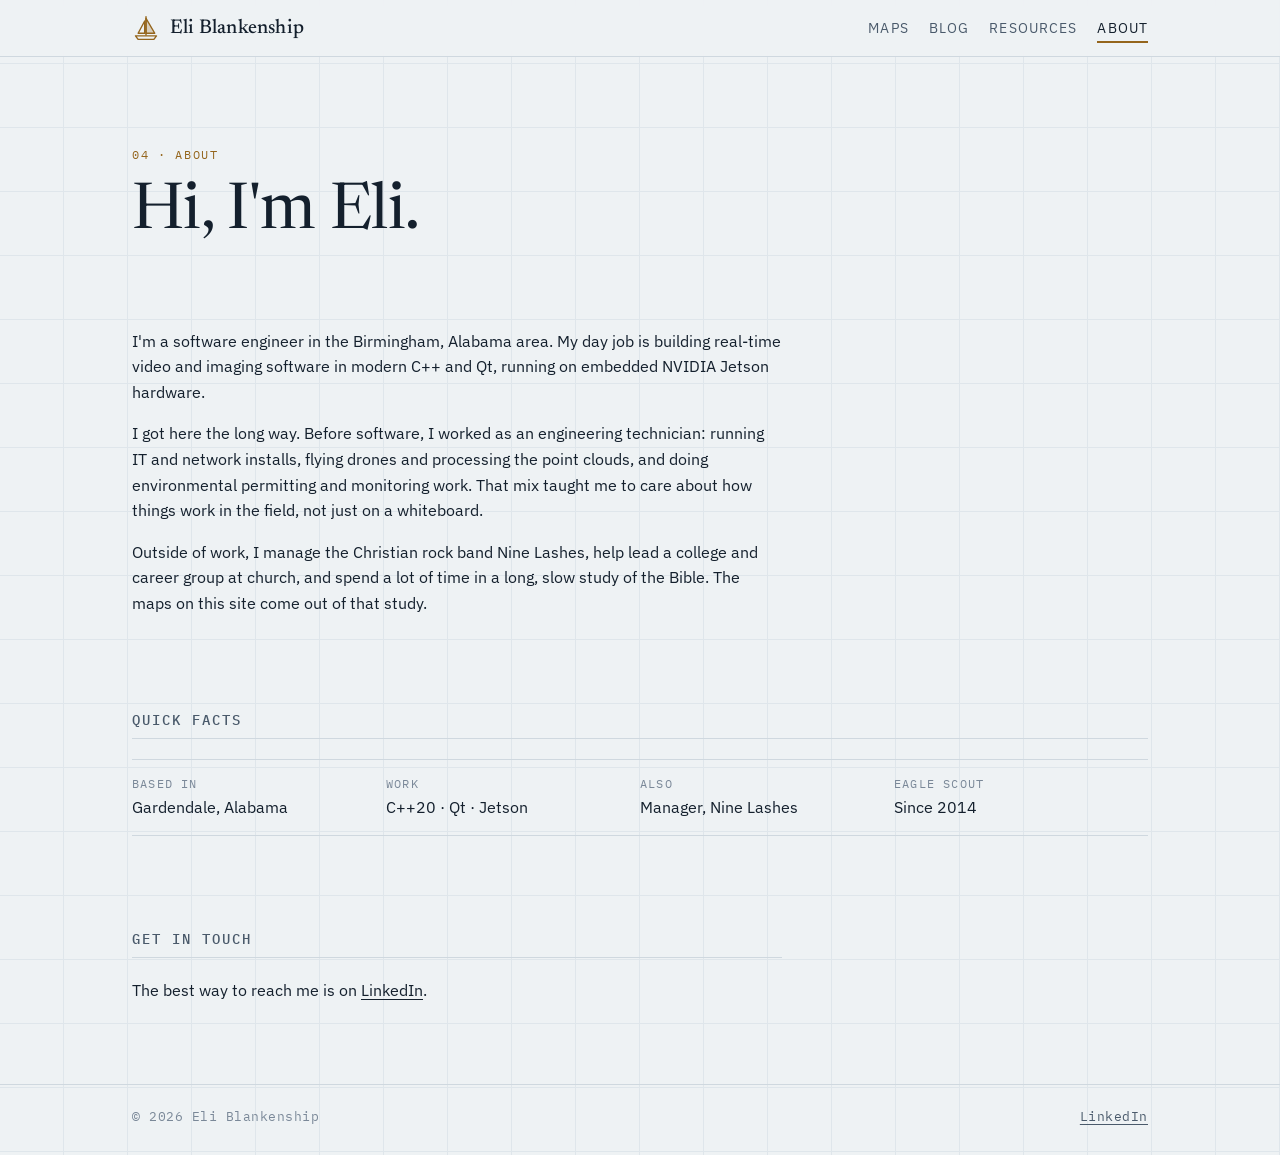
==== about/index.html @ 0d2abca4 "Build first version of the site: home hub, maps gallery, Journeys of Paul map, section pages Co-Auth" ====
<!doctype html>
<html lang="en">
<head>
<meta charset="utf-8">
<meta name="viewport" content="width=device-width,initial-scale=1,viewport-fit=cover">
<title>About · Eli Blankenship</title>
<meta name="description" content="About Eli Blankenship, software engineer in Birmingham, Alabama.">
<link rel="icon" href="../favicon.svg" type="image/svg+xml">
<link rel="preconnect" href="https://fonts.googleapis.com">
<link rel="preconnect" href="https://fonts.gstatic.com" crossorigin>
<link rel="stylesheet" href="https://fonts.googleapis.com/css2?family=IBM+Plex+Mono:wght@400;500&family=IBM+Plex+Sans:wght@400;500;600&family=Newsreader:ital,opsz,wght@0,6..72,400;0,6..72,500;1,6..72,400&display=swap">
<link rel="stylesheet" href="../assets/css/site.css">
</head>
<body>
<header class="topbar">
  <div class="wrap">
    <a class="brand" href="../index.html" aria-label="Eli Blankenship, home">
      <svg viewBox="0 0 32 32" fill="none" stroke="currentColor" stroke-width="1.6" stroke-linejoin="round" stroke-linecap="round" aria-hidden="true"><path d="M16 3v21"/><path d="M16 5 L26 22 H16Z" fill="currentColor" fill-opacity=".25"/><path d="M14.5 8 L7 22 H14.5Z"/><path d="M4 25 H28 L25 29 H7Z"/></svg>
      Eli Blankenship
    </a>
    <nav class="nav" aria-label="Main">
      <a href="../maps/index.html">Maps</a>
      <a href="../blog/index.html">Blog</a>
      <a href="../resources/index.html">Resources</a>
      <a href="../about/index.html" aria-current="page">About</a>
    </nav>
  </div>
</header>

<main class="wrap">
  <section class="page-head">
    <p class="eyebrow">04 · About</p>
    <h1>Hi, I'm Eli.</h1>
  </section>
  <section class="prose">
    <p>I'm a software engineer in the Birmingham, Alabama area. My day job is building real-time video and imaging software in modern C++ and Qt, running on embedded NVIDIA Jetson hardware.</p>
    <p>I got here the long way. Before software, I worked as an engineering technician: running IT and network installs, flying drones and processing the point clouds, and doing environmental permitting and monitoring work. That mix taught me to care about how things work in the field, not just on a whiteboard.</p>
    <p>Outside of work, I manage the Christian rock band Nine Lashes, help lead a college and career group at church, and spend a lot of time in a long, slow study of the Bible. The maps on this site come out of that study.</p>
  </section>
  <section aria-labelledby="facts">
    <div class="index-head"><h2 id="facts">Quick facts</h2></div>
    <dl class="facts">
      <div><dt>Based in</dt><dd>Gardendale, Alabama</dd></div>
      <div><dt>Work</dt><dd>C++20 · Qt · Jetson</dd></div>
      <div><dt>Also</dt><dd>Manager, Nine Lashes</dd></div>
      <div><dt>Eagle Scout</dt><dd>Since 2014</dd></div>
    </dl>
  </section>
  <section aria-labelledby="contact" class="prose">
    <div class="index-head"><h2 id="contact">Get in touch</h2></div>
    <p>The best way to reach me is on <a href="https://www.linkedin.com/in/eliblankeship/">LinkedIn</a>.</p>
  </section>
</main>

<footer>
  <div class="wrap">
    <span class="mono">© 2026 Eli Blankenship</span>
    <span class="mono"><a href="https://www.linkedin.com/in/eliblankeship/">LinkedIn</a></span>
  </div>
</footer>
</body>
</html>
---- assets/css/site.css ----
/* Layout: a chart-room hub — slim top bar, left-aligned hero with a coordinate line,
   then a "chart index" grid of sections. Navy night-chart by default, pale chart paper in light. */
:root{
  --bg:#eef2f4; --panel:#f8fafb; --ink:#14202d; --ink-2:#4a5a6b; --ink-3:#7a8898;
  --line:#cfd8df; --grid:#dfe6eb; --accent:#94651c; --accent-soft:#f1e4cc; --sea:#d7e3ea;
  --f-display:"Newsreader", "Iowan Old Style", Georgia, serif;
  --f-body:"IBM Plex Sans", "Segoe UI", system-ui, sans-serif;
  --f-mono:"IBM Plex Mono", ui-monospace, "SF Mono", Menlo, monospace;
  --wrap:1080px;
  color-scheme:light;
}
@media (prefers-color-scheme: dark){ :root:not([data-theme="light"]){
  --bg:#111b28; --panel:#172435; --ink:#e7edf3; --ink-2:#a3b3c4; --ink-3:#6f8195;
  --line:#26374b; --grid:#1a2839; --accent:#d9ad62; --accent-soft:#2c2a24; --sea:#18293b;
  color-scheme:dark } }
:root[data-theme="dark"]{
  --bg:#111b28; --panel:#172435; --ink:#e7edf3; --ink-2:#a3b3c4; --ink-3:#6f8195;
  --line:#26374b; --grid:#1a2839; --accent:#d9ad62; --accent-soft:#2c2a24; --sea:#18293b;
  color-scheme:dark }

*{box-sizing:border-box}
html{-webkit-text-size-adjust:100%}
body{margin:0;background:var(--bg);color:var(--ink);font-family:var(--f-body);font-size:16px;line-height:1.6;
  background-image:linear-gradient(var(--grid) 1px,transparent 1px),linear-gradient(90deg,var(--grid) 1px,transparent 1px);
  background-size:64px 64px;background-position:-1px -1px}
a{color:inherit;text-underline-offset:3px;text-decoration-thickness:1px}
a:hover{color:var(--accent)}
:focus-visible{outline:2px solid var(--accent);outline-offset:3px;border-radius:4px}
img,svg{max-width:100%}

.wrap{max-width:var(--wrap);margin:0 auto;padding-inline:clamp(16px,4vw,32px)}

/* top bar */
.topbar{border-bottom:1px solid var(--line);background:color-mix(in srgb,var(--bg) 88%,transparent);backdrop-filter:blur(6px);
  position:sticky;top:env(safe-area-inset-top,0px);z-index:10}
.topbar .wrap{display:flex;align-items:center;justify-content:space-between;gap:12px 24px;flex-wrap:wrap;padding-block:12px}
.brand{display:flex;align-items:center;gap:10px;text-decoration:none;font-family:var(--f-display);font-size:20px;font-weight:500;letter-spacing:.01em}
.brand svg{width:28px;height:28px;color:var(--accent)}
.nav{display:flex;flex-wrap:wrap;gap:4px 20px;font-size:14px;letter-spacing:.08em;text-transform:uppercase}
.nav a{text-decoration:none;color:var(--ink-2);padding-block:4px}
.nav a:hover,.nav a[aria-current="page"]{color:var(--ink)}
.nav a[aria-current="page"]{box-shadow:inset 0 -2px 0 var(--accent)}

/* type */
h1,h2,h3{font-family:var(--f-display);font-weight:500;line-height:1.1;text-wrap:balance;margin:0}
.eyebrow{font-family:var(--f-mono);font-size:12px;letter-spacing:.14em;text-transform:uppercase;color:var(--accent);margin:0}
.lede{font-size:clamp(18px,2.2vw,21px);color:var(--ink-2);max-width:40ch;margin:0}
.prose{max-width:65ch}
.prose p{margin:0 0 1em}
.mono{font-family:var(--f-mono);font-size:13px;color:var(--ink-3);letter-spacing:.04em;font-variant-numeric:tabular-nums}

main{padding-block:clamp(40px,8vw,88px) 64px;display:flex;flex-direction:column;gap:clamp(48px,8vw,80px)}

/* hero */
.hero{display:flex;flex-direction:column;gap:18px}
.hero h1{font-size:clamp(48px,9vw,104px);letter-spacing:-.02em;font-weight:400}
.hero h1 em{font-style:italic;color:var(--accent)}
.page-head{display:flex;flex-direction:column;gap:14px}
.page-head h1{font-size:clamp(40px,6vw,64px);font-weight:400;letter-spacing:-.01em}

/* chart index */
.index-head{display:flex;justify-content:space-between;align-items:baseline;gap:12px;flex-wrap:wrap;border-bottom:1px solid var(--line);padding-bottom:10px;margin-bottom:20px}
.index-head h2{font-size:14px;font-family:var(--f-mono);font-weight:500;letter-spacing:.14em;text-transform:uppercase;color:var(--ink-2)}
.tiles{display:grid;grid-template-columns:repeat(6,minmax(0,1fr));gap:16px}
.tile{position:relative;display:flex;flex-direction:column;gap:10px;min-width:0;padding:22px 22px 20px;background:var(--panel);border:1px solid var(--line);border-radius:6px;text-decoration:none;
  transition:border-color .2s, transform .2s}
.tile:hover{border-color:var(--accent);transform:translateY(-2px);color:inherit}
.tile .no{font-family:var(--f-mono);font-size:12px;color:var(--ink-3);letter-spacing:.1em}
.tile h3{font-size:clamp(26px,3vw,32px)}
.tile p{margin:0;color:var(--ink-2);max-width:48ch}
.tile .go{margin-top:auto;padding-top:8px;font-family:var(--f-mono);font-size:13px;letter-spacing:.06em;color:var(--accent)}
.tile.feature{grid-column:span 6;display:grid;grid-template-columns:minmax(0,1fr) minmax(0,1.1fr);gap:24px;padding:0;overflow:hidden}
.tile.feature .body{display:flex;flex-direction:column;gap:10px;padding:28px}
.tile.feature h3{font-size:clamp(32px,4.4vw,48px)}
.tile.feature .art{background:var(--sea);border-left:1px solid var(--line);min-height:240px;display:block}
.tile.third{grid-column:span 2}
.tile.half{grid-column:span 3}
.badge{display:inline-flex;align-self:flex-start;font-family:var(--f-mono);font-size:11px;letter-spacing:.1em;text-transform:uppercase;padding:3px 8px;border-radius:3px;background:var(--accent-soft);color:var(--accent)}

/* route art */
.route-land{fill:var(--panel);stroke:var(--line);stroke-width:1.2}
.route-line{fill:none;stroke:var(--accent);stroke-width:2.2;stroke-dasharray:6 5;stroke-linecap:round}
.route-dot{fill:var(--bg);stroke:var(--ink);stroke-width:1.6}
.route-lbl{font-family:var(--f-mono);font-size:10px;letter-spacing:.08em;fill:var(--ink-2)}
@media (prefers-reduced-motion: no-preference){
  .tile.feature:hover .route-line{animation:sail 1.2s linear infinite}
}
@keyframes sail{to{stroke-dashoffset:-22}}

/* map cards (maps page) */
.cards{display:grid;grid-template-columns:repeat(auto-fill,minmax(min(100%,320px),1fr));gap:16px}

/* empty state */
.empty{border:1px dashed var(--line);border-radius:6px;padding:28px;background:color-mix(in srgb,var(--panel) 70%,transparent);display:flex;flex-direction:column;gap:8px;max-width:640px}
.empty p{margin:0;color:var(--ink-2)}

/* about */
.facts{display:grid;grid-template-columns:repeat(auto-fill,minmax(min(100%,220px),1fr));gap:0;border-top:1px solid var(--line)}
.facts div{padding:14px 0;border-bottom:1px solid var(--line);display:flex;flex-direction:column;gap:2px;padding-right:16px}
.facts dt{font-family:var(--f-mono);font-size:12px;letter-spacing:.1em;text-transform:uppercase;color:var(--ink-3)}
.facts dd{margin:0}

/* footer */
footer{border-top:1px solid var(--line)}
footer .wrap{display:flex;justify-content:space-between;gap:8px 24px;flex-wrap:wrap;padding-block:22px 28px}
footer a{color:var(--ink-2)}

@media (max-width: 760px){
  .tile.feature{grid-template-columns:minmax(0,1fr)}
  .tile.feature .art{border-left:none;border-top:1px solid var(--line);min-height:190px;order:-1}
  .tile.third,.tile.half{grid-column:span 6}
}
@media (prefers-reduced-motion: reduce){.tile{transition:none}.tile:hover{transform:none}}
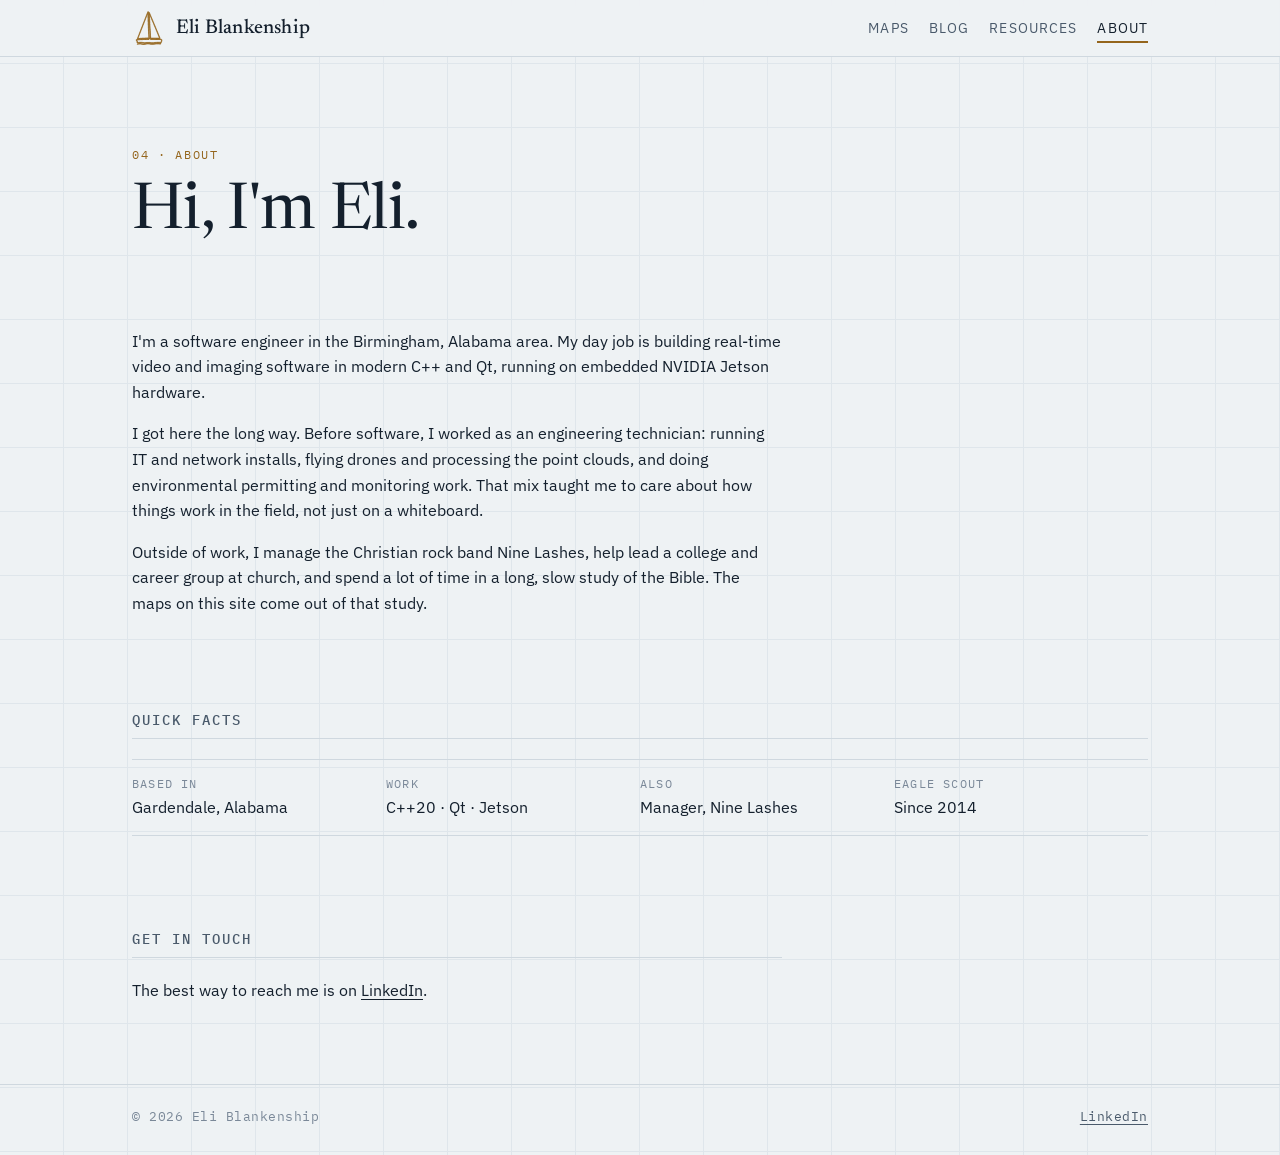
==== commit 12256df8: "Use Eli's sailboat logo for the header mark, hero, and favicon Co-Authored-By: Claude Opus 5.5 <nore" ====
--- a/about/index.html
+++ b/about/index.html
@@ -15,7 +15,7 @@
 <header class="topbar">
   <div class="wrap">
     <a class="brand" href="../index.html" aria-label="Eli Blankenship, home">
-      <svg viewBox="0 0 32 32" fill="none" stroke="currentColor" stroke-width="1.6" stroke-linejoin="round" stroke-linecap="round" aria-hidden="true"><path d="M16 3v21"/><path d="M16 5 L26 22 H16Z" fill="currentColor" fill-opacity=".25"/><path d="M14.5 8 L7 22 H14.5Z"/><path d="M4 25 H28 L25 29 H7Z"/></svg>
+      <span class="mark" aria-hidden="true"></span>
       Eli Blankenship
     </a>
     <nav class="nav" aria-label="Main">
--- a/assets/css/site.css
+++ b/assets/css/site.css
@@ -35,7 +35,9 @@
   position:sticky;top:env(safe-area-inset-top,0px);z-index:10}
 .topbar .wrap{display:flex;align-items:center;justify-content:space-between;gap:12px 24px;flex-wrap:wrap;padding-block:12px}
 .brand{display:flex;align-items:center;gap:10px;text-decoration:none;font-family:var(--f-display);font-size:20px;font-weight:500;letter-spacing:.01em}
-.brand svg{width:28px;height:28px;color:var(--accent)}
+.mark{display:inline-block;flex:none;background:var(--accent);
+  -webkit-mask:url(../img/sailboat.svg) center/contain no-repeat;mask:url(../img/sailboat.svg) center/contain no-repeat}
+.brand .mark{width:34px;height:34px;margin-block:-4px;-webkit-mask-image:url(../img/sailboat-small.svg);mask-image:url(../img/sailboat-small.svg)}
 .nav{display:flex;flex-wrap:wrap;gap:4px 20px;font-size:14px;letter-spacing:.08em;text-transform:uppercase}
 .nav a{text-decoration:none;color:var(--ink-2);padding-block:4px}
 .nav a:hover,.nav a[aria-current="page"]{color:var(--ink)}
@@ -52,7 +54,10 @@
 main{padding-block:clamp(40px,8vw,88px) 64px;display:flex;flex-direction:column;gap:clamp(48px,8vw,80px)}
 
 /* hero */
-.hero{display:flex;flex-direction:column;gap:18px}
+.hero{display:grid;grid-template-columns:minmax(0,1fr) auto;align-items:center;gap:24px 48px}
+.hero-text{display:flex;flex-direction:column;gap:18px;min-width:0}
+.hero .mark{width:clamp(200px,24vw,300px);aspect-ratio:1;max-width:100%}
+@media (max-width: 760px){ .hero{grid-template-columns:minmax(0,1fr)} .hero .mark{display:none} }
 .hero h1{font-size:clamp(48px,9vw,104px);letter-spacing:-.02em;font-weight:400}
 .hero h1 em{font-style:italic;color:var(--accent)}
 .page-head{display:flex;flex-direction:column;gap:14px}
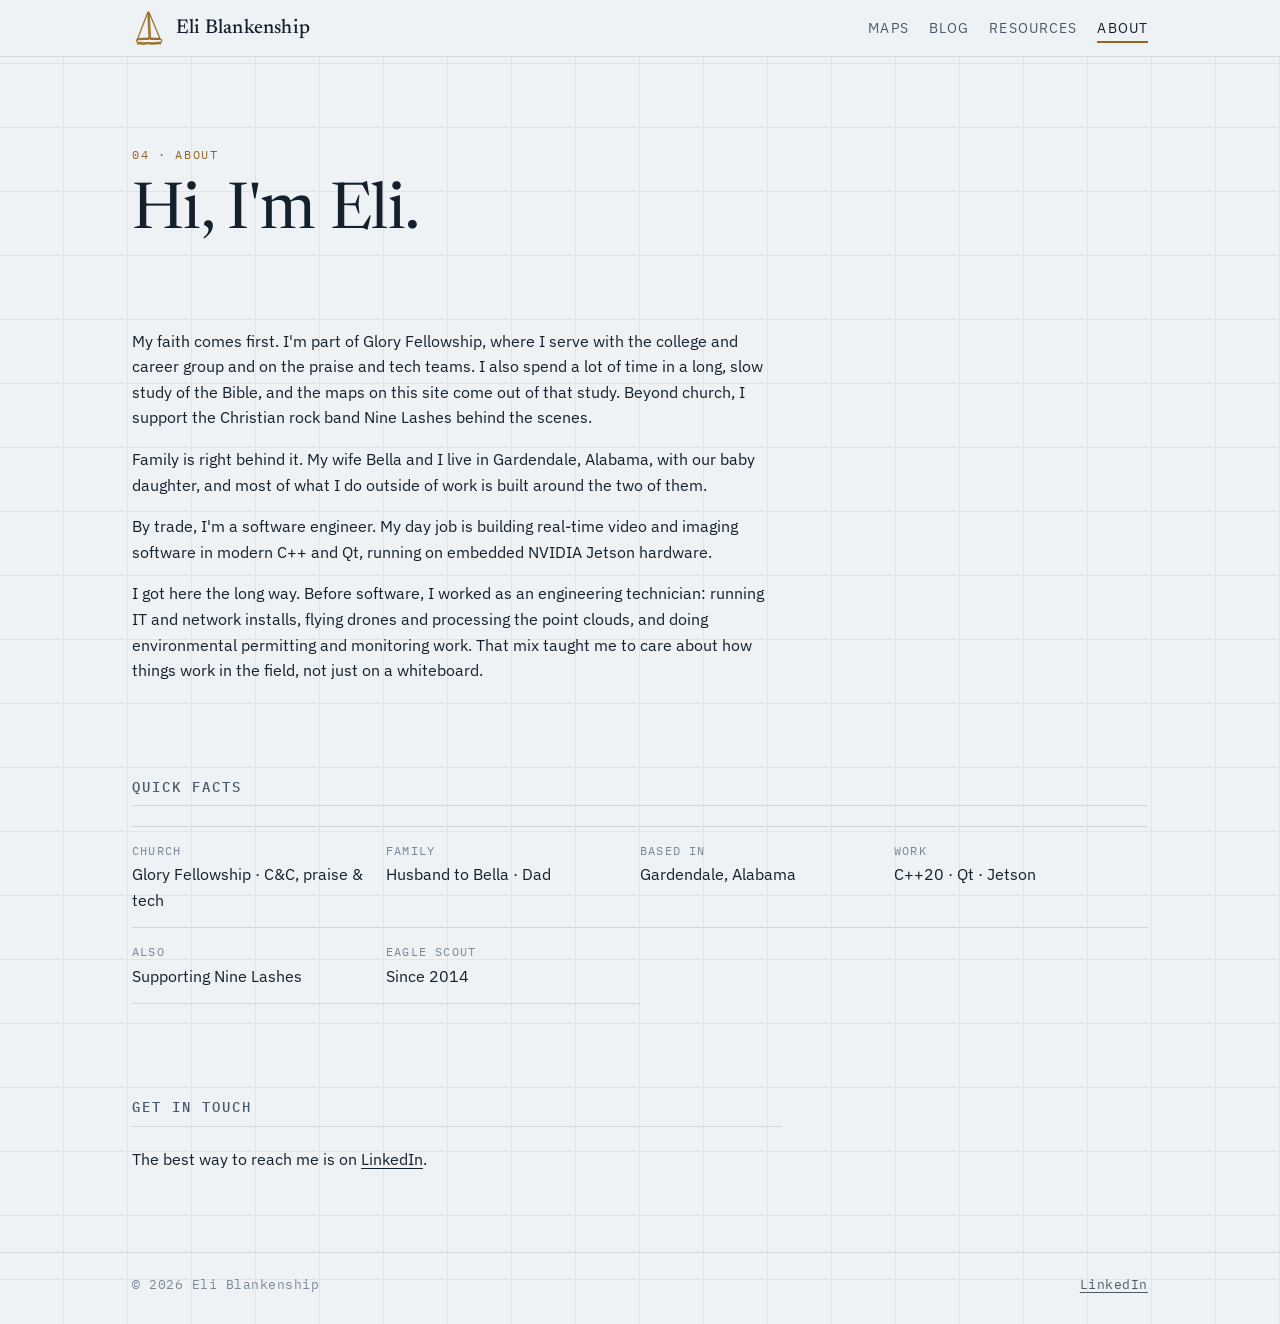
==== commit cec5e994: "About: faith, family, then work; home intro; Oxford comma fix Co-Authored-By: Claude Opus 5.5 <norep" ====
--- a/about/index.html
+++ b/about/index.html
@@ -33,16 +33,19 @@
     <h1>Hi, I'm Eli.</h1>
   </section>
   <section class="prose">
-    <p>I'm a software engineer in the Birmingham, Alabama area. My day job is building real-time video and imaging software in modern C++ and Qt, running on embedded NVIDIA Jetson hardware.</p>
+    <p>My faith comes first. I'm part of Glory Fellowship, where I serve with the college and career group and on the praise and tech teams. I also spend a lot of time in a long, slow study of the Bible, and the maps on this site come out of that study. Beyond church, I support the Christian rock band Nine Lashes behind the scenes.</p>
+    <p>Family is right behind it. My wife Bella and I live in Gardendale, Alabama, with our baby daughter, and most of what I do outside of work is built around the two of them.</p>
+    <p>By trade, I'm a software engineer. My day job is building real-time video and imaging software in modern C++ and Qt, running on embedded NVIDIA Jetson hardware.</p>
     <p>I got here the long way. Before software, I worked as an engineering technician: running IT and network installs, flying drones and processing the point clouds, and doing environmental permitting and monitoring work. That mix taught me to care about how things work in the field, not just on a whiteboard.</p>
-    <p>Outside of work, I manage the Christian rock band Nine Lashes, help lead a college and career group at church, and spend a lot of time in a long, slow study of the Bible. The maps on this site come out of that study.</p>
   </section>
   <section aria-labelledby="facts">
     <div class="index-head"><h2 id="facts">Quick facts</h2></div>
     <dl class="facts">
+      <div><dt>Church</dt><dd>Glory Fellowship · C&amp;C, praise &amp; tech</dd></div>
+      <div><dt>Family</dt><dd>Husband to Bella · Dad</dd></div>
       <div><dt>Based in</dt><dd>Gardendale, Alabama</dd></div>
       <div><dt>Work</dt><dd>C++20 · Qt · Jetson</dd></div>
-      <div><dt>Also</dt><dd>Manager, Nine Lashes</dd></div>
+      <div><dt>Also</dt><dd>Supporting Nine Lashes</dd></div>
       <div><dt>Eagle Scout</dt><dd>Since 2014</dd></div>
     </dl>
   </section>
--- a/assets/css/site.css
+++ b/assets/css/site.css
@@ -95,6 +95,15 @@
 /* map cards (maps page) */
 .cards{display:grid;grid-template-columns:repeat(auto-fill,minmax(min(100%,320px),1fr));gap:16px}
 
+/* resource links */
+.links{list-style:none;margin:0;padding:0;display:grid;grid-template-columns:repeat(auto-fill,minmax(min(100%,300px),1fr));gap:0 32px}
+.links li{display:grid;grid-template-columns:minmax(0,1fr) auto;align-items:baseline;gap:2px 12px;padding:16px 0;border-bottom:1px solid var(--line);min-width:0}
+.links a{font-family:var(--f-display);font-size:22px;text-decoration:none}
+.links a::after{content:" ↗";font-size:14px;color:var(--accent)}
+.links .host{font-family:var(--f-mono);font-size:12px;color:var(--ink-3)}
+.links p{grid-column:1/-1;margin:0;color:var(--ink-2);font-size:15px}
+.links .badge{display:inline-block;margin-right:6px;vertical-align:1px}
+
 /* empty state */
 .empty{border:1px dashed var(--line);border-radius:6px;padding:28px;background:color-mix(in srgb,var(--panel) 70%,transparent);display:flex;flex-direction:column;gap:8px;max-width:640px}
 .empty p{margin:0;color:var(--ink-2)}
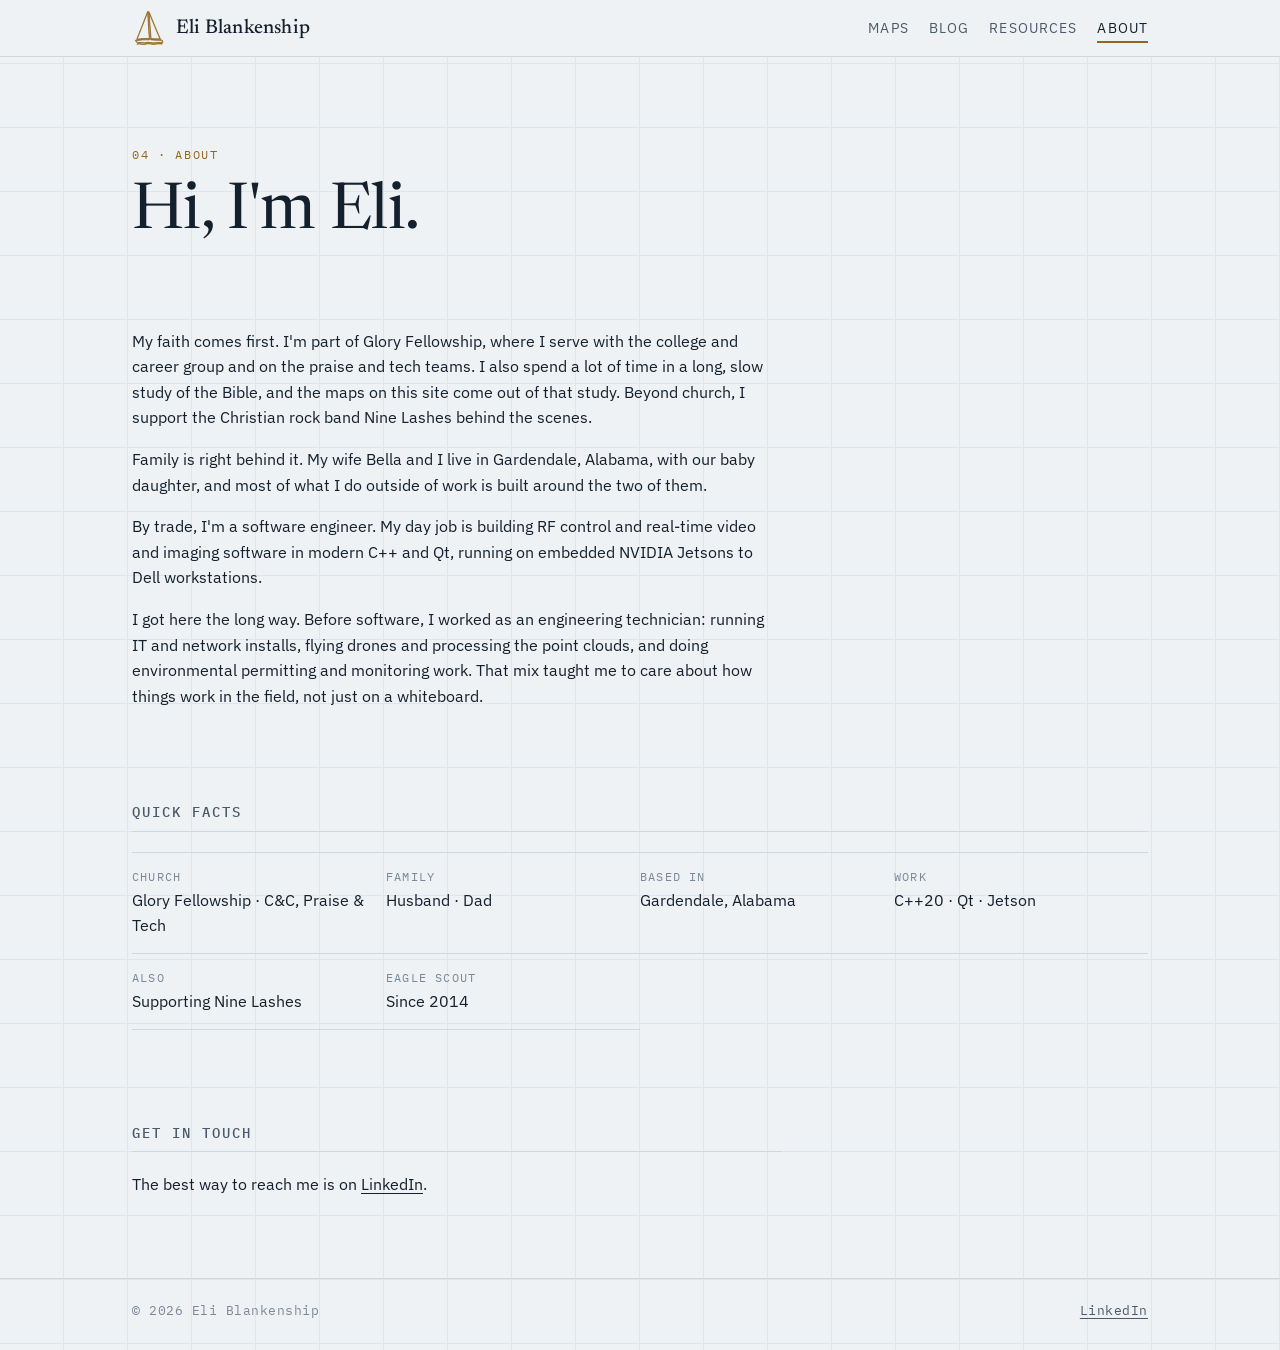
==== commit 46a38fcb: "Update about page" ====
--- a/about/index.html
+++ b/about/index.html
@@ -35,14 +35,14 @@
   <section class="prose">
     <p>My faith comes first. I'm part of Glory Fellowship, where I serve with the college and career group and on the praise and tech teams. I also spend a lot of time in a long, slow study of the Bible, and the maps on this site come out of that study. Beyond church, I support the Christian rock band Nine Lashes behind the scenes.</p>
     <p>Family is right behind it. My wife Bella and I live in Gardendale, Alabama, with our baby daughter, and most of what I do outside of work is built around the two of them.</p>
-    <p>By trade, I'm a software engineer. My day job is building real-time video and imaging software in modern C++ and Qt, running on embedded NVIDIA Jetson hardware.</p>
+    <p>By trade, I'm a software engineer. My day job is building RF control and real-time video and imaging software in modern C++ and Qt, running on embedded NVIDIA Jetsons to Dell workstations.</p>
     <p>I got here the long way. Before software, I worked as an engineering technician: running IT and network installs, flying drones and processing the point clouds, and doing environmental permitting and monitoring work. That mix taught me to care about how things work in the field, not just on a whiteboard.</p>
   </section>
   <section aria-labelledby="facts">
     <div class="index-head"><h2 id="facts">Quick facts</h2></div>
     <dl class="facts">
-      <div><dt>Church</dt><dd>Glory Fellowship · C&amp;C, praise &amp; tech</dd></div>
-      <div><dt>Family</dt><dd>Husband to Bella · Dad</dd></div>
+      <div><dt>Church</dt><dd>Glory Fellowship · C&amp;C, Praise &amp; Tech</dd></div>
+      <div><dt>Family</dt><dd>Husband · Dad</dd></div>
       <div><dt>Based in</dt><dd>Gardendale, Alabama</dd></div>
       <div><dt>Work</dt><dd>C++20 · Qt · Jetson</dd></div>
       <div><dt>Also</dt><dd>Supporting Nine Lashes</dd></div>
